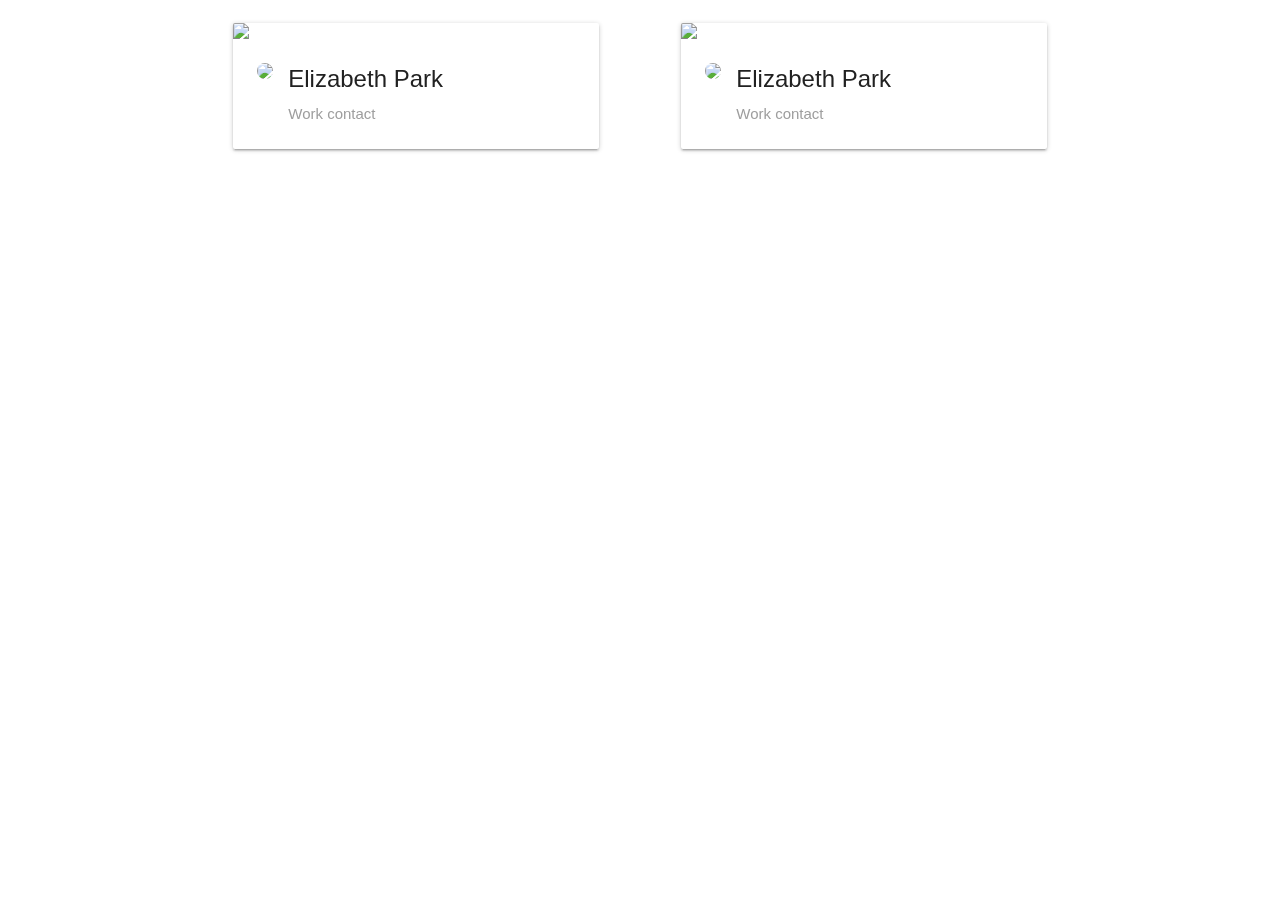
==== index.html @ 78aeb7d3 "update" ====
<!DOCTYPE html>
<html lang="en">

<head>
    <meta charset="UTF-8">
    <meta name="viewport" content="width=device-width, initial-scale=1.0">
    <title>Game Card</title>

    <!-- Compiled and minified CSS -->
    <link rel="stylesheet" href="https://cdnjs.cloudflare.com/ajax/libs/materialize/1.0.0/css/materialize.min.css">
    <link href="https://fonts.googleapis.com/icon?family=Material+Icons" rel="stylesheet">
    <link rel="stylesheet" href="style.css" />
</head>

<body>

    <div class="container">
        <div class="row">
            <div class="col s6">
                <div class="flip-card">
                    <div class="flip-card-inner">
                        <div class="flip-card-front">
                            <div class="card">
                                <div class="card-image waves-effect waves-block waves-light">
                                    <img class="activator" src="https://materializecss.com/images/office.jpg">
                                </div>
                                <div class="card-content">
                                    <div class="d-flex">
                                        <div>
                                            <img class="circle" src="https://materializecss.com/images/yuna.jpg"
                                                width="64">
                                        </div>
                                        <div>
                                            <span class="card-title activator grey-text text-darken-4">Elizabeth
                                                Park</span>
                                            <p class="grey-text">Work contact</p>
                                        </div>
                                    </div>
                                </div>
                            </div>
                        </div>
                        <div class="flip-card-back">
                            <div class="card">
                                <div class="card-content">

                                    <div class="row">
                                        <div class="col s3">
                                            <div>
                                                <img class="circle" src="https://materializecss.com/images/yuna.jpg"
                                                    width="48">
                                            </div>
                                        </div>
                                        <div class="col s9">
                                            <h5 class="grey-text">John Doe</h5>
                                        </div>
                                    </div>

                                    <div class="row">
                                        <div class="col s2">
                                            <span class="material-icons">call</span>
                                        </div>
                                        <div class="col s10">
                                            <div class="grey-text">John Doe</div>
                                        </div>
                                    </div>

                                    <div class="row">
                                        <div class="col s2">
                                            <span class="material-icons">mail</span>
                                        </div>
                                        <div class="col s10">
                                            <div class="grey-text">John Doe</div>
                                        </div>
                                    </div>

                                </div>
                            </div>
                        </div>
                    </div>
                </div>
            </div>
            <div class="col s6">
                <div class="flip-card">
                    <div class="flip-card-inner">
                        <div class="flip-card-front">
                            <div class="card">
                                <div class="card-image waves-effect waves-block waves-light">
                                    <img class="activator" src="https://materializecss.com/images/office.jpg">
                                </div>
                                <div class="card-content">
                                    <div class="d-flex">
                                        <div>
                                            <img class="circle" src="https://materializecss.com/images/yuna.jpg"
                                                width="64">
                                        </div>
                                        <div>
                                            <span class="card-title activator grey-text text-darken-4">Elizabeth
                                                Park</span>
                                            <p class="grey-text">Work contact</p>
                                        </div>
                                    </div>
                                </div>
                            </div>
                        </div>
                        <div class="flip-card-back">
                            <div class="card">
                                <div class="card-content">

                                    <div class="row">
                                        <div class="col s3">
                                            <div>
                                                <img class="circle" src="https://materializecss.com/images/yuna.jpg"
                                                    width="48">
                                            </div>
                                        </div>
                                        <div class="col s9">
                                            <h5 class="grey-text">John Doe</h5>
                                        </div>
                                    </div>

                                    <div class="row">
                                        <div class="col s2">
                                            <span class="material-icons">call</span>
                                        </div>
                                        <div class="col s10">
                                            <div class="grey-text">John Doe</div>
                                        </div>
                                    </div>

                                    <div class="row">
                                        <div class="col s2">
                                            <span class="material-icons">mail</span>
                                        </div>
                                        <div class="col s10">
                                            <div class="grey-text">John Doe</div>
                                        </div>
                                    </div>

                                </div>
                            </div>
                        </div>
                    </div>
                </div>
            </div>
            
        </div>
    </div>

    <script src="main.js"></script>
</body>

</html>
---- style.css ----
.d-flex {
  display: flex;
  flex-direction: row;
  gap: 1em;
}

.flip-card {
  background-color: transparent;
  min-width: 300px;
  perspective: 1000px; /* Remove this if you don't want the 3D effect */
  margin: 1em 2em;
}

/* This container is needed to position the front and back side */
.flip-card-inner {
  position: relative;
  width: 100%;
  height: 100%;
  transition: transform 0.8s;
  transform-style: preserve-3d;
}

/* Do an horizontal flip when you move the mouse over the flip box container */
.flip-card.is-flipped .flip-card-inner {
  transform: rotateY(180deg);
}

/* Position the front and back side */
.flip-card-front,
.flip-card-back {
  position: absolute;
  width: 100%;
  height: 100%;
  -webkit-backface-visibility: hidden; /* Safari */
  backface-visibility: hidden;
}

/* Style the back side */
.flip-card-back {
  transform: rotateY(180deg);
}
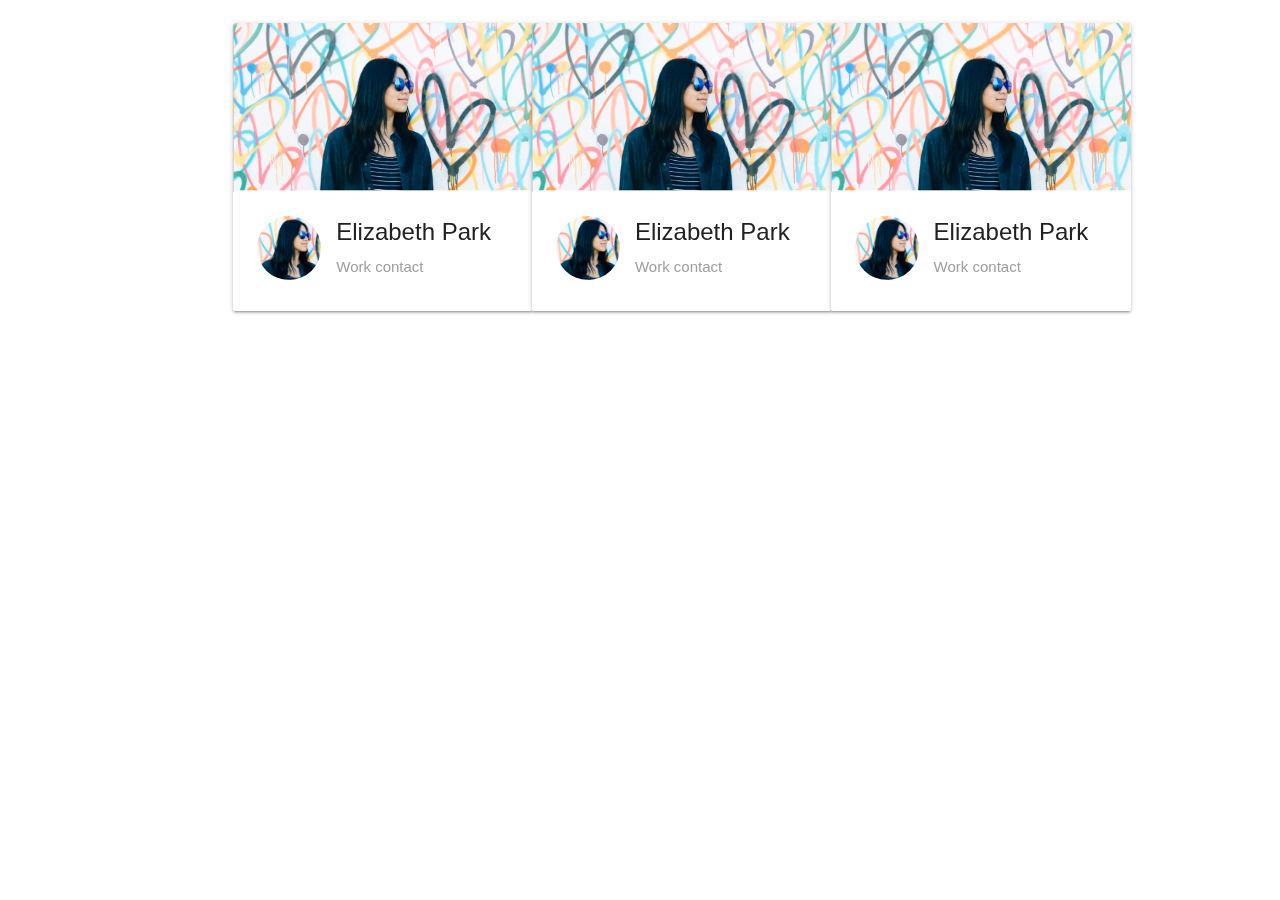
==== commit 10bdf9f8: "update" ====
--- a/index.html
+++ b/index.html
@@ -16,19 +16,19 @@
 
     <div class="container">
         <div class="row">
-            <div class="col s6">
+
+            <div class="col s4">
                 <div class="flip-card">
                     <div class="flip-card-inner">
                         <div class="flip-card-front">
                             <div class="card">
                                 <div class="card-image waves-effect waves-block waves-light">
-                                    <img class="activator" src="https://materializecss.com/images/office.jpg">
+                                    <img class="activator" src="static/profile-pic.png">
                                 </div>
                                 <div class="card-content">
                                     <div class="d-flex">
                                         <div>
-                                            <img class="circle" src="https://materializecss.com/images/yuna.jpg"
-                                                width="64">
+                                            <img class="circle" src="static/profile-150x150.png" width="64">
                                         </div>
                                         <div>
                                             <span class="card-title activator grey-text text-darken-4">Elizabeth
@@ -46,12 +46,12 @@
                                     <div class="row">
                                         <div class="col s3">
                                             <div>
-                                                <img class="circle" src="https://materializecss.com/images/yuna.jpg"
-                                                    width="48">
+                                                <img class="circle" src="static/profile-150x150.png" width="58">
                                             </div>
                                         </div>
                                         <div class="col s9">
-                                            <h5 class="grey-text">John Doe</h5>
+                                            <h6 class="grey-text">John Doe</h6>
+                                            <div class="grey-text">Work contact</div>
                                         </div>
                                     </div>
 
@@ -60,7 +60,8 @@
                                             <span class="material-icons">call</span>
                                         </div>
                                         <div class="col s10">
-                                            <div class="grey-text">John Doe</div>
+                                            <div>123-1234-123</div>
+                                            <div class="grey-text">Mobile</div>
                                         </div>
                                     </div>
 
@@ -69,7 +70,8 @@
                                             <span class="material-icons">mail</span>
                                         </div>
                                         <div class="col s10">
-                                            <div class="grey-text">John Doe</div>
+                                            <div>johndoe@gmail.com</div>
+                                            <div class="grey-text">Work</div>
                                         </div>
                                     </div>
 
@@ -79,19 +81,19 @@
                     </div>
                 </div>
             </div>
-            <div class="col s6">
+
+            <div class="col s4">
                 <div class="flip-card">
                     <div class="flip-card-inner">
                         <div class="flip-card-front">
                             <div class="card">
                                 <div class="card-image waves-effect waves-block waves-light">
-                                    <img class="activator" src="https://materializecss.com/images/office.jpg">
+                                    <img class="activator" src="static/profile-pic.png">
                                 </div>
                                 <div class="card-content">
                                     <div class="d-flex">
                                         <div>
-                                            <img class="circle" src="https://materializecss.com/images/yuna.jpg"
-                                                width="64">
+                                            <img class="circle" src="static/profile-150x150.png" width="64">
                                         </div>
                                         <div>
                                             <span class="card-title activator grey-text text-darken-4">Elizabeth
@@ -109,12 +111,12 @@
                                     <div class="row">
                                         <div class="col s3">
                                             <div>
-                                                <img class="circle" src="https://materializecss.com/images/yuna.jpg"
-                                                    width="48">
+                                                <img class="circle" src="static/profile-150x150.png" width="58">
                                             </div>
                                         </div>
                                         <div class="col s9">
-                                            <h5 class="grey-text">John Doe</h5>
+                                            <h6 class="grey-text">John Doe</h6>
+                                            <div class="grey-text">Work contact</div>
                                         </div>
                                     </div>
 
@@ -123,7 +125,8 @@
                                             <span class="material-icons">call</span>
                                         </div>
                                         <div class="col s10">
-                                            <div class="grey-text">John Doe</div>
+                                            <div>123-1234-123</div>
+                                            <div class="grey-text">Mobile</div>
                                         </div>
                                     </div>
 
@@ -132,7 +135,8 @@
                                             <span class="material-icons">mail</span>
                                         </div>
                                         <div class="col s10">
-                                            <div class="grey-text">John Doe</div>
+                                            <div>johndoe@gmail.com</div>
+                                            <div class="grey-text">Work</div>
                                         </div>
                                     </div>
 
@@ -142,7 +146,72 @@
                     </div>
                 </div>
             </div>
-            
+
+            <div class="col s4">
+                <div class="flip-card">
+                    <div class="flip-card-inner">
+                        <div class="flip-card-front">
+                            <div class="card">
+                                <div class="card-image waves-effect waves-block waves-light">
+                                    <img class="activator" src="static/profile-pic.png">
+                                </div>
+                                <div class="card-content">
+                                    <div class="d-flex">
+                                        <div>
+                                            <img class="circle" src="static/profile-150x150.png" width="64">
+                                        </div>
+                                        <div>
+                                            <span class="card-title activator grey-text text-darken-4">Elizabeth
+                                                Park</span>
+                                            <p class="grey-text">Work contact</p>
+                                        </div>
+                                    </div>
+                                </div>
+                            </div>
+                        </div>
+                        <div class="flip-card-back">
+                            <div class="card">
+                                <div class="card-content">
+
+                                    <div class="row">
+                                        <div class="col s3">
+                                            <div>
+                                                <img class="circle" src="static/profile-150x150.png" width="58">
+                                            </div>
+                                        </div>
+                                        <div class="col s9">
+                                            <h6 class="grey-text">John Doe</h6>
+                                            <div class="grey-text">Work contact</div>
+                                        </div>
+                                    </div>
+
+                                    <div class="row">
+                                        <div class="col s2">
+                                            <span class="material-icons">call</span>
+                                        </div>
+                                        <div class="col s10">
+                                            <div>123-1234-123</div>
+                                            <div class="grey-text">Mobile</div>
+                                        </div>
+                                    </div>
+
+                                    <div class="row">
+                                        <div class="col s2">
+                                            <span class="material-icons">mail</span>
+                                        </div>
+                                        <div class="col s10">
+                                            <div>johndoe@gmail.com</div>
+                                            <div class="grey-text">Work</div>
+                                        </div>
+                                    </div>
+
+                                </div>
+                            </div>
+                        </div>
+                    </div>
+                </div>
+            </div>
+
         </div>
     </div>
 
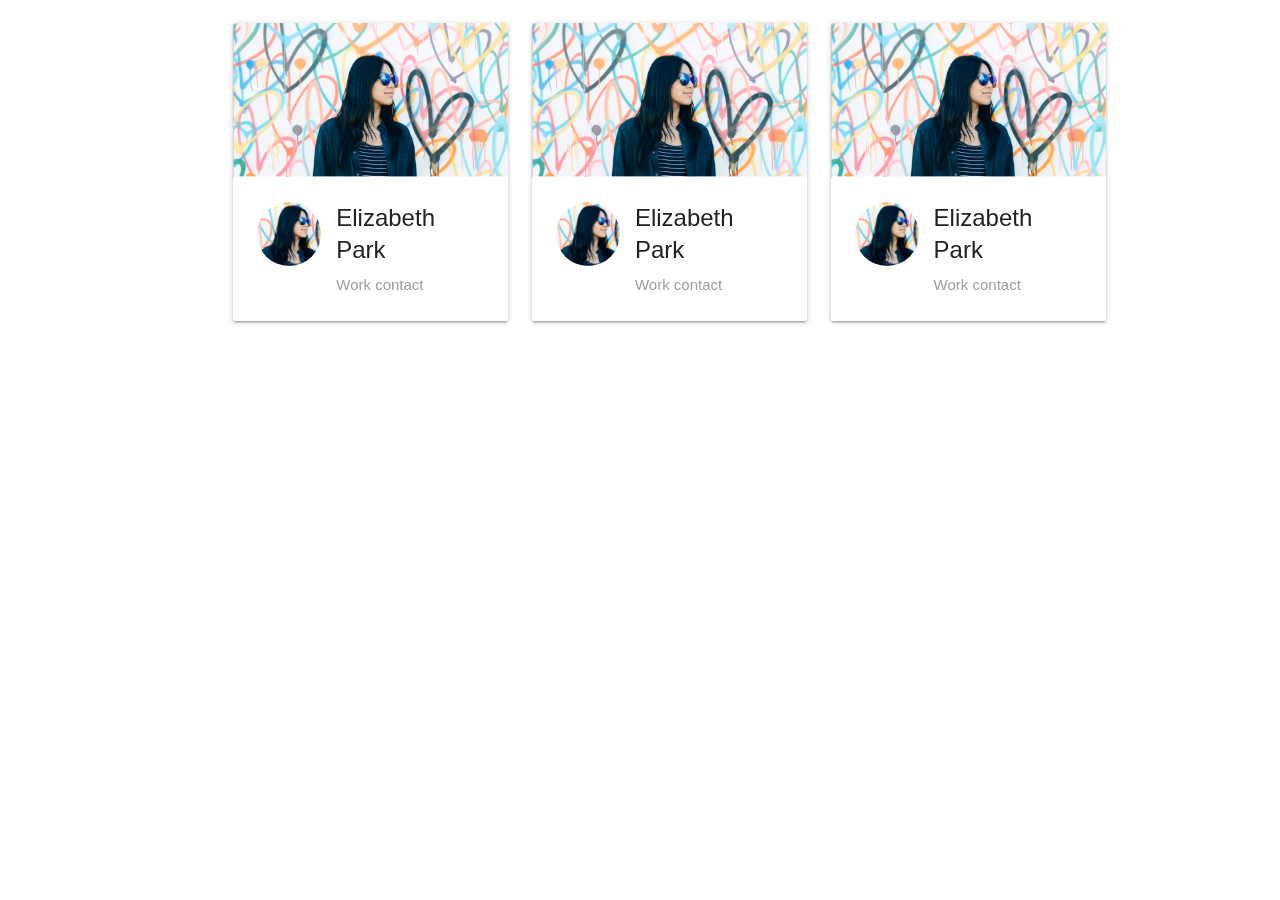
==== commit f0a0ce08: "added responsiveness" ====
--- a/index.html
+++ b/index.html
@@ -17,7 +17,7 @@
     <div class="container">
         <div class="row">
 
-            <div class="col s4">
+            <div class="col s12 m6 l4">
                 <div class="flip-card">
                     <div class="flip-card-inner">
                         <div class="flip-card-front">
@@ -82,7 +82,7 @@
                 </div>
             </div>
 
-            <div class="col s4">
+            <div class="col s12 m6 l4">
                 <div class="flip-card">
                     <div class="flip-card-inner">
                         <div class="flip-card-front">
@@ -147,7 +147,7 @@
                 </div>
             </div>
 
-            <div class="col s4">
+            <div class="col s12 m6 l4">
                 <div class="flip-card">
                     <div class="flip-card-inner">
                         <div class="flip-card-front">
--- a/style.css
+++ b/style.css
@@ -6,7 +6,8 @@
 
 .flip-card {
   background-color: transparent;
-  min-width: 300px;
+  width: 275px;
+  height: 300px;
   perspective: 1000px; /* Remove this if you don't want the 3D effect */
   margin: 1em 2em;
 }
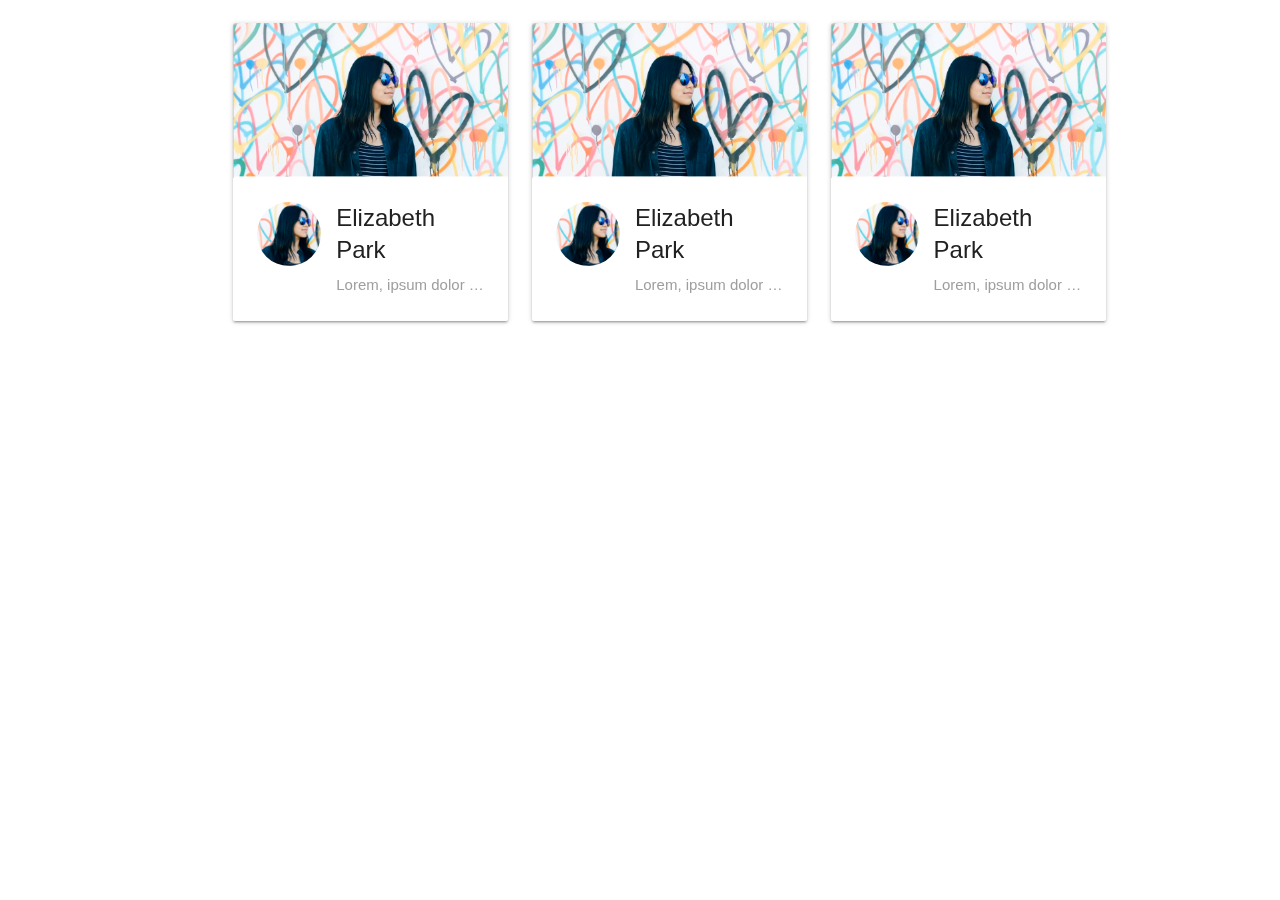
==== commit 21aaf1b0: "update" ====
--- a/index.html
+++ b/index.html
@@ -33,7 +33,7 @@
                                         <div>
                                             <span class="card-title activator grey-text text-darken-4">Elizabeth
                                                 Park</span>
-                                            <p class="grey-text">Work contact</p>
+                                            <p class="grey-text card-front-p">Lorem, ipsum dolor sit amet consectetur adipisicing elit. Molestias dolor veniam illum earum aut repellendus libero magnam perferendis distinctio totam nemo nobis, exercitationem maiores quod debitis fugit! Magnam, qui inventore!</p>
                                         </div>
                                     </div>
                                 </div>
@@ -41,40 +41,23 @@
                         </div>
                         <div class="flip-card-back">
                             <div class="card">
-                                <div class="card-content">
+                                <div class="card-content card-back-p">
 
                                     <div class="row">
-                                        <div class="col s3">
+                                        <div class="col s4">
                                             <div>
                                                 <img class="circle" src="static/profile-150x150.png" width="58">
                                             </div>
                                         </div>
-                                        <div class="col s9">
+                                        <div class="col s8">
                                             <h6 class="grey-text">John Doe</h6>
                                             <div class="grey-text">Work contact</div>
                                         </div>
                                     </div>
 
-                                    <div class="row">
-                                        <div class="col s2">
-                                            <span class="material-icons">call</span>
-                                        </div>
-                                        <div class="col s10">
-                                            <div>123-1234-123</div>
-                                            <div class="grey-text">Mobile</div>
-                                        </div>
-                                    </div>
-
-                                    <div class="row">
-                                        <div class="col s2">
-                                            <span class="material-icons">mail</span>
-                                        </div>
-                                        <div class="col s10">
-                                            <div>johndoe@gmail.com</div>
-                                            <div class="grey-text">Work</div>
-                                        </div>
-                                    </div>
-
+                                    Lorem ipsum dolor, sit amet consectetur adipisicing elit. Quasi praesentium esse blanditiis dolorum deserunt in quisquam minus facere cupiditate dolorem quis ea, excepturi dolor culpa earum sapiente amet ratione voluptatum.
+                                    Nostrum voluptas neque, provident ex veniam earum omnis recusandae corporis ad at id iusto tempora blanditiis delectus, odio est temporibus perspiciatis cupiditate laudantium odit distinctio similique rerum? Fugiat, quo quos.
+                                    Dolore quae vero eius minus? Rem eligendi similique temporibus accusantium nihil eum harum velit porro. Nesciunt, ipsum? Iure totam nobis excepturi autem? Voluptatibus sunt quam officiis in libero, esse natus.
                                 </div>
                             </div>
                         </div>
@@ -98,7 +81,7 @@
                                         <div>
                                             <span class="card-title activator grey-text text-darken-4">Elizabeth
                                                 Park</span>
-                                            <p class="grey-text">Work contact</p>
+                                            <p class="grey-text card-front-p">Lorem, ipsum dolor sit amet consectetur adipisicing elit. Molestias dolor veniam illum earum aut repellendus libero magnam perferendis distinctio totam nemo nobis, exercitationem maiores quod debitis fugit! Magnam, qui inventore!</p>
                                         </div>
                                     </div>
                                 </div>
@@ -106,40 +89,23 @@
                         </div>
                         <div class="flip-card-back">
                             <div class="card">
-                                <div class="card-content">
+                                <div class="card-content card-back-p">
 
                                     <div class="row">
-                                        <div class="col s3">
+                                        <div class="col s4">
                                             <div>
                                                 <img class="circle" src="static/profile-150x150.png" width="58">
                                             </div>
                                         </div>
-                                        <div class="col s9">
+                                        <div class="col s8">
                                             <h6 class="grey-text">John Doe</h6>
                                             <div class="grey-text">Work contact</div>
                                         </div>
                                     </div>
 
-                                    <div class="row">
-                                        <div class="col s2">
-                                            <span class="material-icons">call</span>
-                                        </div>
-                                        <div class="col s10">
-                                            <div>123-1234-123</div>
-                                            <div class="grey-text">Mobile</div>
-                                        </div>
-                                    </div>
-
-                                    <div class="row">
-                                        <div class="col s2">
-                                            <span class="material-icons">mail</span>
-                                        </div>
-                                        <div class="col s10">
-                                            <div>johndoe@gmail.com</div>
-                                            <div class="grey-text">Work</div>
-                                        </div>
-                                    </div>
-
+                                    Lorem ipsum dolor, sit amet consectetur adipisicing elit. Quasi praesentium esse blanditiis dolorum deserunt in quisquam minus facere cupiditate dolorem quis ea, excepturi dolor culpa earum sapiente amet ratione voluptatum.
+                                    Nostrum voluptas neque, provident ex veniam earum omnis recusandae corporis ad at id iusto tempora blanditiis delectus, odio est temporibus perspiciatis cupiditate laudantium odit distinctio similique rerum? Fugiat, quo quos.
+                                    Dolore quae vero eius minus? Rem eligendi similique temporibus accusantium nihil eum harum velit porro. Nesciunt, ipsum? Iure totam nobis excepturi autem? Voluptatibus sunt quam officiis in libero, esse natus.
                                 </div>
                             </div>
                         </div>
@@ -163,7 +129,7 @@
                                         <div>
                                             <span class="card-title activator grey-text text-darken-4">Elizabeth
                                                 Park</span>
-                                            <p class="grey-text">Work contact</p>
+                                            <p class="grey-text card-front-p">Lorem, ipsum dolor sit amet consectetur adipisicing elit. Molestias dolor veniam illum earum aut repellendus libero magnam perferendis distinctio totam nemo nobis, exercitationem maiores quod debitis fugit! Magnam, qui inventore!</p>
                                         </div>
                                     </div>
                                 </div>
@@ -171,40 +137,23 @@
                         </div>
                         <div class="flip-card-back">
                             <div class="card">
-                                <div class="card-content">
+                                <div class="card-content card-back-p">
 
                                     <div class="row">
-                                        <div class="col s3">
+                                        <div class="col s4">
                                             <div>
                                                 <img class="circle" src="static/profile-150x150.png" width="58">
                                             </div>
                                         </div>
-                                        <div class="col s9">
+                                        <div class="col s8">
                                             <h6 class="grey-text">John Doe</h6>
                                             <div class="grey-text">Work contact</div>
                                         </div>
                                     </div>
 
-                                    <div class="row">
-                                        <div class="col s2">
-                                            <span class="material-icons">call</span>
-                                        </div>
-                                        <div class="col s10">
-                                            <div>123-1234-123</div>
-                                            <div class="grey-text">Mobile</div>
-                                        </div>
-                                    </div>
-
-                                    <div class="row">
-                                        <div class="col s2">
-                                            <span class="material-icons">mail</span>
-                                        </div>
-                                        <div class="col s10">
-                                            <div>johndoe@gmail.com</div>
-                                            <div class="grey-text">Work</div>
-                                        </div>
-                                    </div>
-
+                                    Lorem ipsum dolor, sit amet consectetur adipisicing elit. Quasi praesentium esse blanditiis dolorum deserunt in quisquam minus facere cupiditate dolorem quis ea, excepturi dolor culpa earum sapiente amet ratione voluptatum.
+                                    Nostrum voluptas neque, provident ex veniam earum omnis recusandae corporis ad at id iusto tempora blanditiis delectus, odio est temporibus perspiciatis cupiditate laudantium odit distinctio similique rerum? Fugiat, quo quos.
+                                    Dolore quae vero eius minus? Rem eligendi similique temporibus accusantium nihil eum harum velit porro. Nesciunt, ipsum? Iure totam nobis excepturi autem? Voluptatibus sunt quam officiis in libero, esse natus.
                                 </div>
                             </div>
                         </div>
--- a/style.css
+++ b/style.css
@@ -40,3 +40,19 @@
 .flip-card-back {
   transform: rotateY(180deg);
 }
+
+.card-front-p {
+  width: 150px;
+  white-space: nowrap;
+  overflow: hidden;
+  text-overflow: ellipsis;;
+}
+
+.card-back-p {
+  display: -webkit-box;
+    -webkit-box-orient: vertical;
+    max-width: 270px;
+    overflow: scroll;
+    text-overflow: ellipsis;
+    height: 275px;
+}
